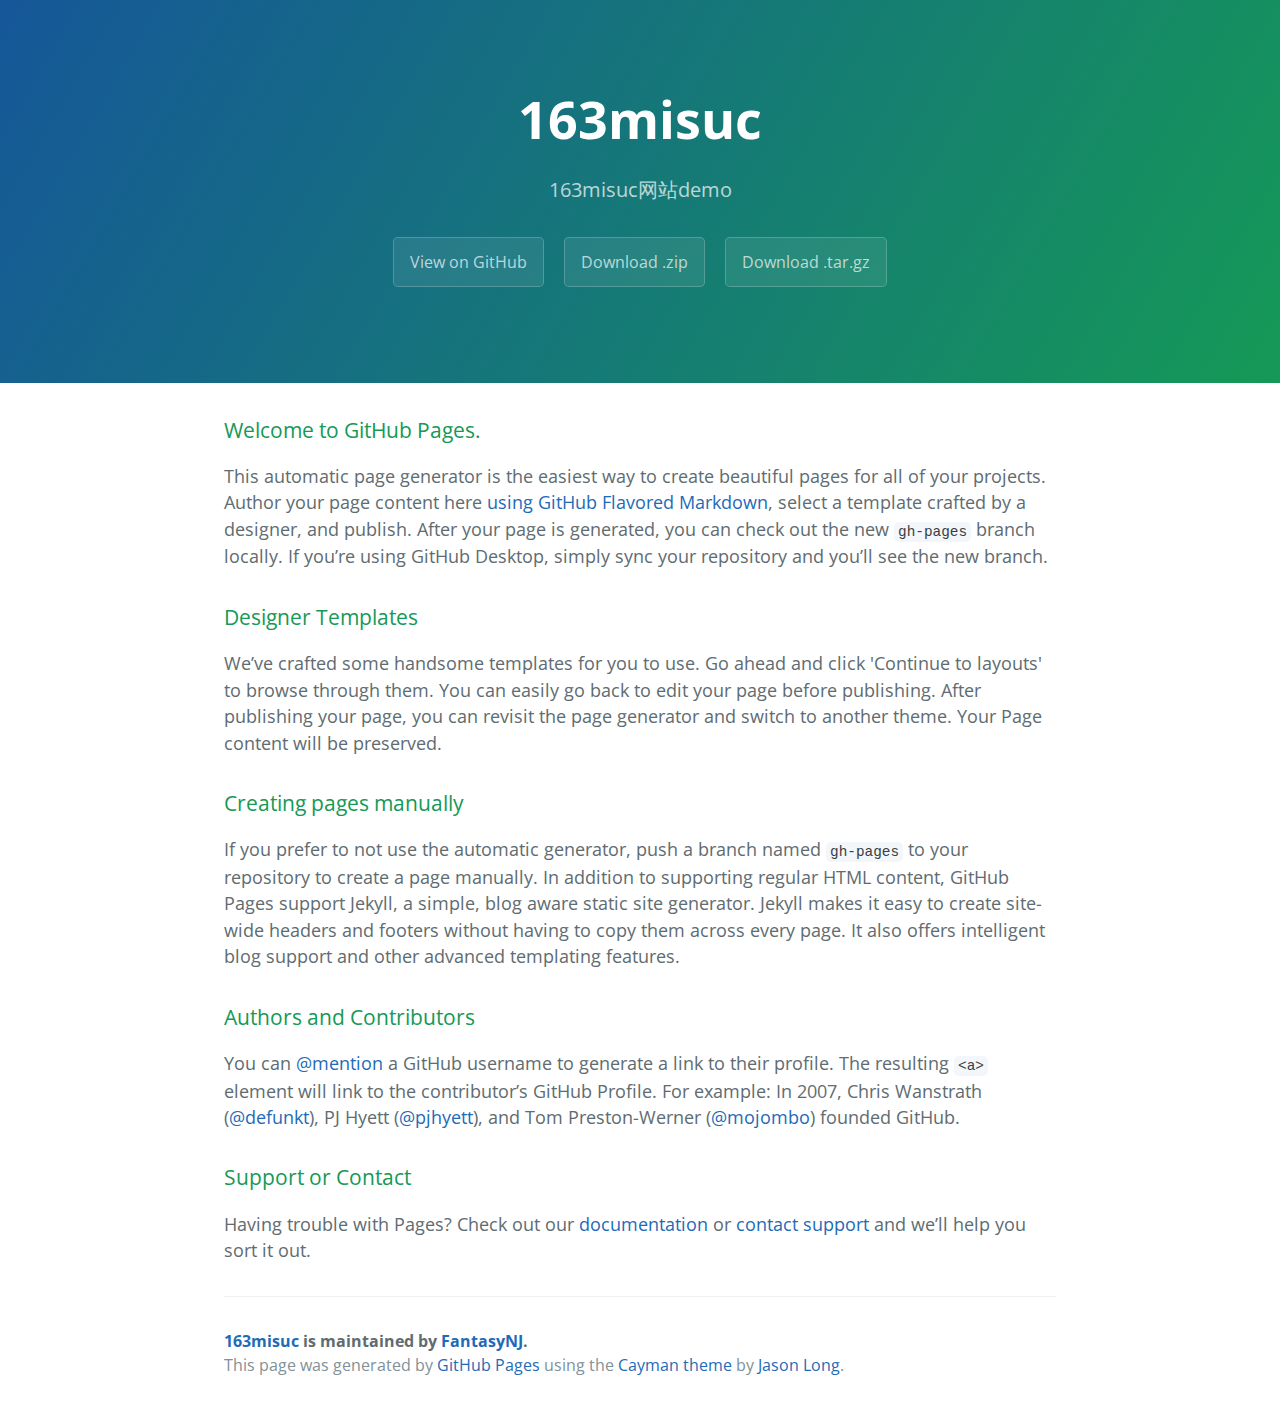
==== index.html @ caa1f5c7 "Create gh-pages branch via GitHub" ====
<!DOCTYPE html>
<html lang="en-us">
  <head>
    <meta charset="UTF-8">
    <title>163misuc by FantasyNJ</title>
    <meta name="viewport" content="width=device-width, initial-scale=1">
    <link rel="stylesheet" type="text/css" href="stylesheets/normalize.css" media="screen">
    <link href='https://fonts.googleapis.com/css?family=Open+Sans:400,700' rel='stylesheet' type='text/css'>
    <link rel="stylesheet" type="text/css" href="stylesheets/stylesheet.css" media="screen">
    <link rel="stylesheet" type="text/css" href="stylesheets/github-light.css" media="screen">
  </head>
  <body>
    <section class="page-header">
      <h1 class="project-name">163misuc</h1>
      <h2 class="project-tagline">163misuc网站demo</h2>
      <a href="https://github.com/FantasyNJ/163misuc" class="btn">View on GitHub</a>
      <a href="https://github.com/FantasyNJ/163misuc/zipball/master" class="btn">Download .zip</a>
      <a href="https://github.com/FantasyNJ/163misuc/tarball/master" class="btn">Download .tar.gz</a>
    </section>

    <section class="main-content">
      <h3>
<a id="welcome-to-github-pages" class="anchor" href="#welcome-to-github-pages" aria-hidden="true"><span aria-hidden="true" class="octicon octicon-link"></span></a>Welcome to GitHub Pages.</h3>

<p>This automatic page generator is the easiest way to create beautiful pages for all of your projects. Author your page content here <a href="https://guides.github.com/features/mastering-markdown/">using GitHub Flavored Markdown</a>, select a template crafted by a designer, and publish. After your page is generated, you can check out the new <code>gh-pages</code> branch locally. If you’re using GitHub Desktop, simply sync your repository and you’ll see the new branch.</p>

<h3>
<a id="designer-templates" class="anchor" href="#designer-templates" aria-hidden="true"><span aria-hidden="true" class="octicon octicon-link"></span></a>Designer Templates</h3>

<p>We’ve crafted some handsome templates for you to use. Go ahead and click 'Continue to layouts' to browse through them. You can easily go back to edit your page before publishing. After publishing your page, you can revisit the page generator and switch to another theme. Your Page content will be preserved.</p>

<h3>
<a id="creating-pages-manually" class="anchor" href="#creating-pages-manually" aria-hidden="true"><span aria-hidden="true" class="octicon octicon-link"></span></a>Creating pages manually</h3>

<p>If you prefer to not use the automatic generator, push a branch named <code>gh-pages</code> to your repository to create a page manually. In addition to supporting regular HTML content, GitHub Pages support Jekyll, a simple, blog aware static site generator. Jekyll makes it easy to create site-wide headers and footers without having to copy them across every page. It also offers intelligent blog support and other advanced templating features.</p>

<h3>
<a id="authors-and-contributors" class="anchor" href="#authors-and-contributors" aria-hidden="true"><span aria-hidden="true" class="octicon octicon-link"></span></a>Authors and Contributors</h3>

<p>You can <a href="https://help.github.com/articles/basic-writing-and-formatting-syntax/#mentioning-users-and-teams" class="user-mention">@mention</a> a GitHub username to generate a link to their profile. The resulting <code>&lt;a&gt;</code> element will link to the contributor’s GitHub Profile. For example: In 2007, Chris Wanstrath (<a href="https://github.com/defunkt" class="user-mention">@defunkt</a>), PJ Hyett (<a href="https://github.com/pjhyett" class="user-mention">@pjhyett</a>), and Tom Preston-Werner (<a href="https://github.com/mojombo" class="user-mention">@mojombo</a>) founded GitHub.</p>

<h3>
<a id="support-or-contact" class="anchor" href="#support-or-contact" aria-hidden="true"><span aria-hidden="true" class="octicon octicon-link"></span></a>Support or Contact</h3>

<p>Having trouble with Pages? Check out our <a href="https://help.github.com/pages">documentation</a> or <a href="https://github.com/contact">contact support</a> and we’ll help you sort it out.</p>

      <footer class="site-footer">
        <span class="site-footer-owner"><a href="https://github.com/FantasyNJ/163misuc">163misuc</a> is maintained by <a href="https://github.com/FantasyNJ">FantasyNJ</a>.</span>

        <span class="site-footer-credits">This page was generated by <a href="https://pages.github.com">GitHub Pages</a> using the <a href="https://github.com/jasonlong/cayman-theme">Cayman theme</a> by <a href="https://twitter.com/jasonlong">Jason Long</a>.</span>
      </footer>

    </section>

  
  </body>
</html>
---- stylesheets/stylesheet.css ----
* {
  box-sizing: border-box; }

body {
  padding: 0;
  margin: 0;
  font-family: "Open Sans", "Helvetica Neue", Helvetica, Arial, sans-serif;
  font-size: 16px;
  line-height: 1.5;
  color: #606c71; }

a {
  color: #1e6bb8;
  text-decoration: none; }
  a:hover {
    text-decoration: underline; }

.btn {
  display: inline-block;
  margin-bottom: 1rem;
  color: rgba(255, 255, 255, 0.7);
  background-color: rgba(255, 255, 255, 0.08);
  border-color: rgba(255, 255, 255, 0.2);
  border-style: solid;
  border-width: 1px;
  border-radius: 0.3rem;
  transition: color 0.2s, background-color 0.2s, border-color 0.2s; }
  .btn + .btn {
    margin-left: 1rem; }

.btn:hover {
  color: rgba(255, 255, 255, 0.8);
  text-decoration: none;
  background-color: rgba(255, 255, 255, 0.2);
  border-color: rgba(255, 255, 255, 0.3); }

@media screen and (min-width: 64em) {
  .btn {
    padding: 0.75rem 1rem; } }

@media screen and (min-width: 42em) and (max-width: 64em) {
  .btn {
    padding: 0.6rem 0.9rem;
    font-size: 0.9rem; } }

@media screen and (max-width: 42em) {
  .btn {
    display: block;
    width: 100%;
    padding: 0.75rem;
    font-size: 0.9rem; }
    .btn + .btn {
      margin-top: 1rem;
      margin-left: 0; } }

.page-header {
  color: #fff;
  text-align: center;
  background-color: #159957;
  background-image: linear-gradient(120deg, #155799, #159957); }

@media screen and (min-width: 64em) {
  .page-header {
    padding: 5rem 6rem; } }

@media screen and (min-width: 42em) and (max-width: 64em) {
  .page-header {
    padding: 3rem 4rem; } }

@media screen and (max-width: 42em) {
  .page-header {
    padding: 2rem 1rem; } }

.project-name {
  margin-top: 0;
  margin-bottom: 0.1rem; }

@media screen and (min-width: 64em) {
  .project-name {
    font-size: 3.25rem; } }

@media screen and (min-width: 42em) and (max-width: 64em) {
  .project-name {
    font-size: 2.25rem; } }

@media screen and (max-width: 42em) {
  .project-name {
    font-size: 1.75rem; } }

.project-tagline {
  margin-bottom: 2rem;
  font-weight: normal;
  opacity: 0.7; }

@media screen and (min-width: 64em) {
  .project-tagline {
    font-size: 1.25rem; } }

@media screen and (min-width: 42em) and (max-width: 64em) {
  .project-tagline {
    font-size: 1.15rem; } }

@media screen and (max-width: 42em) {
  .project-tagline {
    font-size: 1rem; } }

.main-content :first-child {
  margin-top: 0; }
.main-content img {
  max-width: 100%; }
.main-content h1, .main-content h2, .main-content h3, .main-content h4, .main-content h5, .main-content h6 {
  margin-top: 2rem;
  margin-bottom: 1rem;
  font-weight: normal;
  color: #159957; }
.main-content p {
  margin-bottom: 1em; }
.main-content code {
  padding: 2px 4px;
  font-family: Consolas, "Liberation Mono", Menlo, Courier, monospace;
  font-size: 0.9rem;
  color: #383e41;
  background-color: #f3f6fa;
  border-radius: 0.3rem; }
.main-content pre {
  padding: 0.8rem;
  margin-top: 0;
  margin-bottom: 1rem;
  font: 1rem Consolas, "Liberation Mono", Menlo, Courier, monospace;
  color: #567482;
  word-wrap: normal;
  background-color: #f3f6fa;
  border: solid 1px #dce6f0;
  border-radius: 0.3rem; }
  .main-content pre > code {
    padding: 0;
    margin: 0;
    font-size: 0.9rem;
    color: #567482;
    word-break: normal;
    white-space: pre;
    background: transparent;
    border: 0; }
.main-content .highlight {
  margin-bottom: 1rem; }
  .main-content .highlight pre {
    margin-bottom: 0;
    word-break: normal; }
.main-content .highlight pre, .main-content pre {
  padding: 0.8rem;
  overflow: auto;
  font-size: 0.9rem;
  line-height: 1.45;
  border-radius: 0.3rem; }
.main-content pre code, .main-content pre tt {
  display: inline;
  max-width: initial;
  padding: 0;
  margin: 0;
  overflow: initial;
  line-height: inherit;
  word-wrap: normal;
  background-color: transparent;
  border: 0; }
  .main-content pre code:before, .main-content pre code:after, .main-content pre tt:before, .main-content pre tt:after {
    content: normal; }
.main-content ul, .main-content ol {
  margin-top: 0; }
.main-content blockquote {
  padding: 0 1rem;
  margin-left: 0;
  color: #819198;
  border-left: 0.3rem solid #dce6f0; }
  .main-content blockquote > :first-child {
    margin-top: 0; }
  .main-content blockquote > :last-child {
    margin-bottom: 0; }
.main-content table {
  display: block;
  width: 100%;
  overflow: auto;
  word-break: normal;
  word-break: keep-all; }
  .main-content table th {
    font-weight: bold; }
  .main-content table th, .main-content table td {
    padding: 0.5rem 1rem;
    border: 1px solid #e9ebec; }
.main-content dl {
  padding: 0; }
  .main-content dl dt {
    padding: 0;
    margin-top: 1rem;
    font-size: 1rem;
    font-weight: bold; }
  .main-content dl dd {
    padding: 0;
    margin-bottom: 1rem; }
.main-content hr {
  height: 2px;
  padding: 0;
  margin: 1rem 0;
  background-color: #eff0f1;
  border: 0; }

@media screen and (min-width: 64em) {
  .main-content {
    max-width: 64rem;
    padding: 2rem 6rem;
    margin: 0 auto;
    font-size: 1.1rem; } }

@media screen and (min-width: 42em) and (max-width: 64em) {
  .main-content {
    padding: 2rem 4rem;
    font-size: 1.1rem; } }

@media screen and (max-width: 42em) {
  .main-content {
    padding: 2rem 1rem;
    font-size: 1rem; } }

.site-footer {
  padding-top: 2rem;
  margin-top: 2rem;
  border-top: solid 1px #eff0f1; }

.site-footer-owner {
  display: block;
  font-weight: bold; }

.site-footer-credits {
  color: #819198; }

@media screen and (min-width: 64em) {
  .site-footer {
    font-size: 1rem; } }

@media screen and (min-width: 42em) and (max-width: 64em) {
  .site-footer {
    font-size: 1rem; } }

@media screen and (max-width: 42em) {
  .site-footer {
    font-size: 0.9rem; } }
---- stylesheets/github-light.css ----
/*
   Copyright 2014 GitHub Inc.

   Licensed under the Apache License, Version 2.0 (the "License");
   you may not use this file except in compliance with the License.
   You may obtain a copy of the License at

       http://www.apache.org/licenses/LICENSE-2.0

   Unless required by applicable law or agreed to in writing, software
   distributed under the License is distributed on an "AS IS" BASIS,
   WITHOUT WARRANTIES OR CONDITIONS OF ANY KIND, either express or implied.
   See the License for the specific language governing permissions and
   limitations under the License.

*/

.pl-c /* comment */ {
  color: #969896;
}

.pl-c1      /* constant, markup.raw, meta.diff.header, meta.module-reference, meta.property-name, support, support.constant, support.variable, variable.other.constant */,
.pl-s .pl-v /* string variable */ {
  color: #0086b3;
}

.pl-e  /* entity */,
.pl-en /* entity.name */ {
  color: #795da3;
}

.pl-s .pl-s1 /* string source */,
.pl-smi      /* storage.modifier.import, storage.modifier.package, storage.type.java, variable.other, variable.parameter.function */ {
  color: #333;
}

.pl-ent /* entity.name.tag */ {
  color: #63a35c;
}

.pl-k /* keyword, storage, storage.type */ {
  color: #a71d5d;
}

.pl-pds              /* punctuation.definition.string, string.regexp.character-class */,
.pl-s                /* string */,
.pl-s .pl-pse .pl-s1 /* string punctuation.section.embedded source */,
.pl-sr               /* string.regexp */,
.pl-sr .pl-cce       /* string.regexp constant.character.escape */,
.pl-sr .pl-sra       /* string.regexp string.regexp.arbitrary-repitition */,
.pl-sr .pl-sre       /* string.regexp source.ruby.embedded */ {
  color: #183691;
}

.pl-v /* variable */ {
  color: #ed6a43;
}

.pl-id /* invalid.deprecated */ {
  color: #b52a1d;
}

.pl-ii /* invalid.illegal */ {
  background-color: #b52a1d;
  color: #f8f8f8;
}

.pl-sr .pl-cce /* string.regexp constant.character.escape */ {
  color: #63a35c;
  font-weight: bold;
}

.pl-ml /* markup.list */ {
  color: #693a17;
}

.pl-mh        /* markup.heading */,
.pl-mh .pl-en /* markup.heading entity.name */,
.pl-ms        /* meta.separator */ {
  color: #1d3e81;
  font-weight: bold;
}

.pl-mq /* markup.quote */ {
  color: #008080;
}

.pl-mi /* markup.italic */ {
  color: #333;
  font-style: italic;
}

.pl-mb /* markup.bold */ {
  color: #333;
  font-weight: bold;
}

.pl-md /* markup.deleted, meta.diff.header.from-file */ {
  background-color: #ffecec;
  color: #bd2c00;
}

.pl-mi1 /* markup.inserted, meta.diff.header.to-file */ {
  background-color: #eaffea;
  color: #55a532;
}

.pl-mdr /* meta.diff.range */ {
  color: #795da3;
  font-weight: bold;
}

.pl-mo /* meta.output */ {
  color: #1d3e81;
}
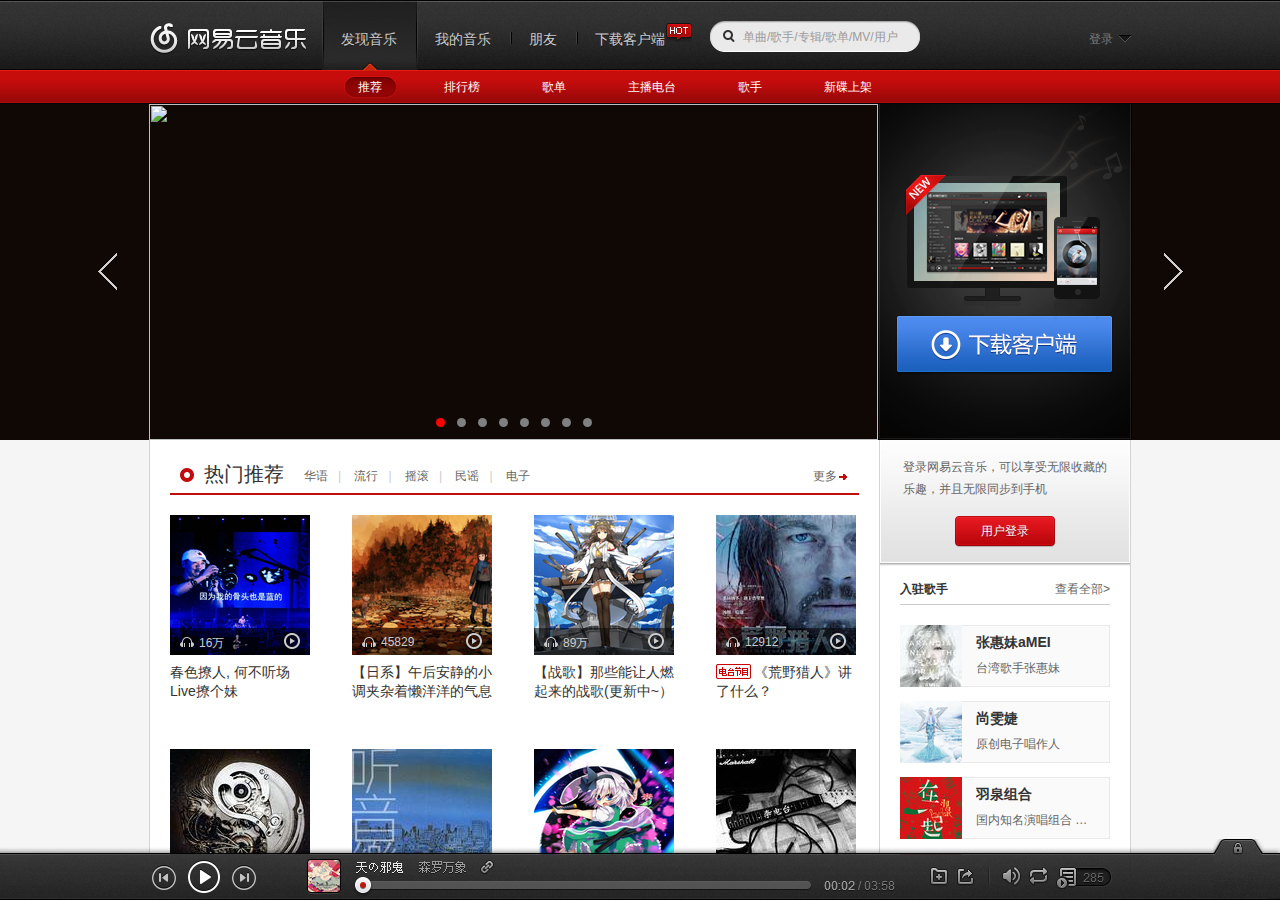
==== commit 15898065: "163music" ====
--- a/index.html
+++ b/index.html
@@ -1,57 +1,791 @@
 <!DOCTYPE html>
-<html lang="en-us">
-  <head>
-    <meta charset="UTF-8">
-    <title>163misuc by FantasyNJ</title>
-    <meta name="viewport" content="width=device-width, initial-scale=1">
-    <link rel="stylesheet" type="text/css" href="stylesheets/normalize.css" media="screen">
-    <link href='https://fonts.googleapis.com/css?family=Open+Sans:400,700' rel='stylesheet' type='text/css'>
-    <link rel="stylesheet" type="text/css" href="stylesheets/stylesheet.css" media="screen">
-    <link rel="stylesheet" type="text/css" href="stylesheets/github-light.css" media="screen">
-  </head>
-  <body>
-    <section class="page-header">
-      <h1 class="project-name">163misuc</h1>
-      <h2 class="project-tagline">163misuc网站demo</h2>
-      <a href="https://github.com/FantasyNJ/163misuc" class="btn">View on GitHub</a>
-      <a href="https://github.com/FantasyNJ/163misuc/zipball/master" class="btn">Download .zip</a>
-      <a href="https://github.com/FantasyNJ/163misuc/tarball/master" class="btn">Download .tar.gz</a>
-    </section>
-
-    <section class="main-content">
-      <h3>
-<a id="welcome-to-github-pages" class="anchor" href="#welcome-to-github-pages" aria-hidden="true"><span aria-hidden="true" class="octicon octicon-link"></span></a>Welcome to GitHub Pages.</h3>
-
-<p>This automatic page generator is the easiest way to create beautiful pages for all of your projects. Author your page content here <a href="https://guides.github.com/features/mastering-markdown/">using GitHub Flavored Markdown</a>, select a template crafted by a designer, and publish. After your page is generated, you can check out the new <code>gh-pages</code> branch locally. If you’re using GitHub Desktop, simply sync your repository and you’ll see the new branch.</p>
-
-<h3>
-<a id="designer-templates" class="anchor" href="#designer-templates" aria-hidden="true"><span aria-hidden="true" class="octicon octicon-link"></span></a>Designer Templates</h3>
-
-<p>We’ve crafted some handsome templates for you to use. Go ahead and click 'Continue to layouts' to browse through them. You can easily go back to edit your page before publishing. After publishing your page, you can revisit the page generator and switch to another theme. Your Page content will be preserved.</p>
-
-<h3>
-<a id="creating-pages-manually" class="anchor" href="#creating-pages-manually" aria-hidden="true"><span aria-hidden="true" class="octicon octicon-link"></span></a>Creating pages manually</h3>
-
-<p>If you prefer to not use the automatic generator, push a branch named <code>gh-pages</code> to your repository to create a page manually. In addition to supporting regular HTML content, GitHub Pages support Jekyll, a simple, blog aware static site generator. Jekyll makes it easy to create site-wide headers and footers without having to copy them across every page. It also offers intelligent blog support and other advanced templating features.</p>
-
-<h3>
-<a id="authors-and-contributors" class="anchor" href="#authors-and-contributors" aria-hidden="true"><span aria-hidden="true" class="octicon octicon-link"></span></a>Authors and Contributors</h3>
-
-<p>You can <a href="https://help.github.com/articles/basic-writing-and-formatting-syntax/#mentioning-users-and-teams" class="user-mention">@mention</a> a GitHub username to generate a link to their profile. The resulting <code>&lt;a&gt;</code> element will link to the contributor’s GitHub Profile. For example: In 2007, Chris Wanstrath (<a href="https://github.com/defunkt" class="user-mention">@defunkt</a>), PJ Hyett (<a href="https://github.com/pjhyett" class="user-mention">@pjhyett</a>), and Tom Preston-Werner (<a href="https://github.com/mojombo" class="user-mention">@mojombo</a>) founded GitHub.</p>
-
-<h3>
-<a id="support-or-contact" class="anchor" href="#support-or-contact" aria-hidden="true"><span aria-hidden="true" class="octicon octicon-link"></span></a>Support or Contact</h3>
-
-<p>Having trouble with Pages? Check out our <a href="https://help.github.com/pages">documentation</a> or <a href="https://github.com/contact">contact support</a> and we’ll help you sort it out.</p>
-
-      <footer class="site-footer">
-        <span class="site-footer-owner"><a href="https://github.com/FantasyNJ/163misuc">163misuc</a> is maintained by <a href="https://github.com/FantasyNJ">FantasyNJ</a>.</span>
-
-        <span class="site-footer-credits">This page was generated by <a href="https://pages.github.com">GitHub Pages</a> using the <a href="https://github.com/jasonlong/cayman-theme">Cayman theme</a> by <a href="https://twitter.com/jasonlong">Jason Long</a>.</span>
-      </footer>
-
-    </section>
-
-  
-  </body>
-</html>
+<html>
+<head>
+<meta charset="UTF-8">
+<title></title>
+<link rel="stylesheet" href="css/index.css"/>
+</head>
+<body>
+<div id="parent">
+    <!--以下是顶部-->
+    <div id="g-header">
+        <div class="m-top">
+            <h1><a href="#">网易云音乐</a></h1>
+            <ul class="m-nav" id="m-nav">
+                <li class="first active"><a href="#">发现音乐</a><sub></sub></li>
+                <li class=""><a href="#">我的音乐</a><sub></sub></li>
+                <li class=""><a href="#">朋友</a><sub></sub></li>
+                <li class="last"><a href="#">下载客户端</a><sub></sub><sup class="hot"></sup></li>
+            </ul>
+            <div class="m-search" id="m-search">
+                <input type="text" id="search" name="search"/>
+                <label for="search">单曲/歌手/专辑/歌单/MV/用户</label>
+            </div>
+            <div class="m-login">
+                <a href="#">登录</a>
+            </div>
+        </div>
+        <div class="m-btm" id="m-btm">
+            <ul>
+                <li class="active"><a href="#">推荐</a></li>
+                <li><a href="#">排行榜</a></li>
+                <li><a href="#">歌单</a></li>
+                <li><a href="#">主播电台</a></li>
+                <li><a href="#">歌手</a></li>
+                <li><a href="#">新碟上架</a></li>
+            </ul>
+        </div>
+    </div>
+    <!--以上是顶部-->
+    <!--以下是banner-->
+    <div id="g-banner">
+        <div class="m-ban">
+            <div class="m-img">
+                <div class="img">
+                    <a href="#"><img id="img" src="http://7xs6u5.com1.z0.glb.clouddn.com/banner-1.jpg"/></a>
+                </div>
+                <div class="dots">
+                    <div class="wrap"></div>
+                </div>
+            </div>
+            <div class="m-down"><a href="#"></a></div>
+            <div class="m-lr">
+                <a class="left" href="javascript:;"></a>
+                <a class="right" href="javascript:;"></a>
+            </div>
+        </div>
+    </div>
+    <!--以上是banner-->
+    <!--以下是内容区-->
+    <div id="g-content">
+        <div class="m-con clearfix">
+            <div class="main">
+                <div class="w-main">
+                    <div class="m-recom">
+                        <div class="title-l">
+                            <h2><a href="#">热门推荐</a></h2>
+                            <div class="tab">
+                                <a href="#">华语</a><span>|</span>
+                                <a href="#">流行</a><span>|</span>
+                                <a href="#">摇滚</a><span>|</span>
+                                <a href="#">民谣</a><span>|</span>
+                                <a href="#">电子</a>
+                            </div>
+                            <div class="more"><a href="#">更多</a><i></i></div>
+                        </div>
+                        <ul class="album clearfix">
+                            <li>
+                                <div class="cover">
+                                    <a class="coimg" href="#"><img src="./img/recom/1.jpg"/></a>
+                                    <div class="fo">
+                                        <i></i>
+                                        <span>16万</span>
+                                        <a href="#"></a>
+                                    </div>
+                                </div>
+                                <p class="desc"><a href="#">春色撩人, 何不听场Live撩个妹</a></p>
+                            </li>
+                            <li>
+                                <div class="cover">
+                                    <a class="coimg" href="#"><img src="./img/recom/2.jpg"/></a>
+                                    <div class="fo">
+                                        <i></i>
+                                        <span>45829</span>
+                                        <a href="#"></a>
+                                    </div>
+                                </div>
+                                <p class="desc"><a href="#">【日系】午后安静的小调夹杂着懒洋洋的气息</a></p>
+                            </li>
+                            <li>
+                                <div class="cover">
+                                    <a class="coimg" href="#"><img src="./img/recom/3.jpg"/></a>
+                                    <div class="fo">
+                                        <i></i>
+                                        <span>89万</span>
+                                        <a href="#"></a>
+                                    </div>
+                                </div>
+                                <p class="desc"><a href="#">【战歌】那些能让人燃起来的战歌(更新中~） </a></p>
+                            </li>
+                            <li>
+                                <div class="cover">
+                                    <a class="coimg" href="#"><img src="./img/recom/4.jpg"/></a>
+                                    <div class="fo">
+                                        <i></i>
+                                        <span>12912</span>
+                                        <a href="#"></a>
+                                    </div>
+                                </div>
+                                <p class="desc"><a href="#"><i></i>《荒野猎人》讲了什么？</a></p>
+                            </li>
+                            <li>
+                                <div class="cover">
+                                    <a class="coimg" href="#"><img src="./img/recom/5.jpg"/></a>
+                                    <div class="fo">
+                                        <i></i>
+                                        <span>15万</span>
+                                        <a href="#"></a>
+                                    </div>
+                                </div>
+                                <p class="desc"><a href="#">『中国风电子』感受角徵宫商的荡气回肠</a></p>
+                            </li>
+                            <li>
+                                <div class="cover">
+                                    <a class="coimg" href="#"><img src="./img/recom/6.jpg"/></a>
+                                    <div class="fo">
+                                        <i></i>
+                                        <span>12325</span>
+                                        <a href="#"></a>
+                                    </div>
+                                </div>
+                                <p class="desc"><a href="#"><i></i>几米音乐</a></p>
+                            </li>
+                            <li>
+                                <div class="cover">
+                                    <a class="coimg" href="#"><img src="./img/recom/7.jpg"/></a>
+                                    <div class="fo">
+                                        <i></i>
+                                        <span>60万</span>
+                                        <a href="#"></a>
+                                    </div>
+                                </div>
+                                <p class="desc"><a href="#">【日系】高燃抖腿必备神曲 ｜ 精选①</a></p>
+                            </li>
+                            <li>
+                                <div class="cover">
+                                    <a class="coimg" href="#"><img src="./img/recom/8.jpg"/></a>
+                                    <div class="fo">
+                                        <i></i>
+                                        <span>11万</span>
+                                        <a href="#"></a>
+                                    </div>
+                                </div>
+                                <p class="desc"><a href="#"><i></i>民谣手唱的英文歌</a></p>
+                            </li>
+                        </ul>
+                    </div>
+                    <div class="m-pers">
+                        <div class="title-l">
+                            <h2><a href="#">个性化推荐</a></h2>
+                        </div>
+                        <ul class="album clearfix">
+                            <li class="m-date">
+                                <div class="cover">
+                                    <a class="coimg" href="#">
+                                        <span id="week"></span>
+                                        <p>
+                                            <em id="date"></em>
+                                            <span class="shade"></span>
+                                        </p>
+                                    </a>
+                                </div>
+                                <p class="desc"><a href="#">每日歌曲推荐</a></p>
+                                <p class="idv">根据你的口味生成，<br>每天6:00更新</p>
+                            </li>
+                            <li>
+                                <div class="cover">
+                                    <a class="coimg" href="#"><img src="./img/pers/1.jpg"/></a>
+                                    <div class="fo">
+                                        <i></i>
+                                        <span>13946</span>
+                                        <a href="#"></a>
+                                    </div>
+                                </div>
+                                <p class="desc"><a href="#">osu里各种清新好听的歌</a></p>
+                                <p class="idv">根据你的音乐口味，猜你喜欢</p>
+                            </li>
+                            <li>
+                                <div class="cover">
+                                    <a class="coimg" href="#"><img src="./img/pers/2.jpg"/></a>
+                                    <div class="fo">
+                                        <i></i>
+                                        <span>10万</span>
+                                        <a href="#"></a>
+                                    </div>
+                                </div>
+                                <p class="desc"><a href="#">某丧心病狂的超合集</a></p>
+                                <p class="idv">根据你的音乐口味，猜你喜欢</p>
+                            </li>
+                            <li>
+                                <div class="cover">
+                                    <a class="coimg" href="#"><img src="./img/pers/3.jpg"/></a>
+                                    <div class="fo">
+                                        <i></i>
+                                        <span>435万</span>
+                                        <a href="#"></a>
+                                    </div>
+                                </div>
+                                <p class="desc"><a href="#">【欧美动画电影中的洗脑调调】</a></p>
+                                <p class="idv">根据你的音乐口味，猜你喜欢</p>
+                            </li>
+                        </ul>
+                    </div>
+                    <div class="m-gg">
+                        <a href="#"><img src="./img/ad/1.jpg"/></a>
+                    </div>
+                    <div class="m-new">
+                        <div class="title-l">
+                            <h2><a href="#">新碟上架</a></h2>
+                            <div class="more"><a href="#">更多</a><i></i></div>
+                        </div>
+                        <div class="m-disk">
+                            <div class="inner">
+                                <a class="lf" id="lf" href="javascript:;"></a>
+                                <div class="m-roll" id="m-roll">
+                                    <ul class="active">
+                                        <li>
+                                            <div class="cover2">
+                                                <a class="shade" href="#"></a>
+                                                <img src="./img/roll/1.jpg"/>
+                                                <a class="pl" href="javascript:;"></a>
+                                            </div>
+                                            <p class="tit t-hide"><a href="#">破绽</a></p>
+                                            <p class="au t-hide"><a href="#">魏晨</a></p>
+                                        </li>
+                                        <li>
+                                            <div class="cover2">
+                                                <a class="shade" href="#"></a>
+                                                <img src="./img/roll/2.jpg"/>
+                                                <a class="pl" href="javascript:;"></a>
+                                            </div>
+                                            <p class="tit t-hide"><a href="#">SEOULITE</a></p>
+                                            <p class="au t-hide"><a href="#">李夏怡</a></p>
+                                        </li>
+                                        <li>
+                                            <div class="cover2">
+                                                <a class="shade" href="#"></a>
+                                                <img src="./img/roll/3.jpg"/>
+                                                <a class="pl" href="javascript:;"></a>
+                                            </div>
+                                            <p class="tit t-hide"><a href="#">心要野</a></p>
+                                            <p class="au t-hide"><a href="#">后海大鲨鱼</a></p>
+                                        </li>
+                                        <li>
+                                            <div class="cover2">
+                                                <a class="shade" href="#"></a>
+                                                <img src="./img/roll/4.jpg"/>
+                                                <a class="pl" href="javascript:;"></a>
+                                            </div>
+                                            <p class="tit t-hide"><a href="#">Always coming back</a></p>
+                                            <p class="au t-hide"><a href="#">ONE OK ROCK</a></p>
+                                        </li>
+                                        <li>
+                                            <div class="cover2">
+                                                <a class="shade" href="#"></a>
+                                                <img src="./img/roll/5.jpg"/>
+                                                <a class="pl" href="javascript:;"></a>
+                                            </div>
+                                            <p class="tit t-hide"><a href="#">Chopin: Ballades, Berceuse, Mazurkas</a></p>
+                                            <p class="au t-hide"><a href="#">李云迪</a></p>
+                                        </li>
+                                    </ul>
+                                    <ul>
+                                        <li>
+                                            <div class="cover2">
+                                                <a class="shade" href="#"></a>
+                                                <img src="./img/roll/6.jpg"/>
+                                                <a class="pl" href="javascript:;"></a>
+                                            </div>
+                                            <p class="tit t-hide"><a href="#">我是歌手第四季 第10期</a></p>
+                                            <p class="au t-hide"><a href="#">群星</a></p>
+                                        </li>
+                                        <li>
+                                            <div class="cover2">
+                                                <a class="shade" href="#"></a>
+                                                <img src="./img/roll/7.jpg"/>
+                                                <a class="pl" href="javascript:;"></a>
+                                            </div>
+                                            <p class="tit t-hide"><a href="#">FLIGHT LOG:DEPARTURE</a></p>
+                                            <p class="au t-hide"><a href="#">GOT7</a></p>
+                                        </li>
+                                        <li>
+                                            <div class="cover2">
+                                                <a class="shade" href="#"></a>
+                                                <img src="./img/roll/8.jpg"/>
+                                                <a class="pl" href="javascript:;"></a>
+                                            </div>
+                                            <p class="tit t-hide"><a href="#">英雄</a></p>
+                                            <p class="au t-hide"><a href="#">周杰伦</a></p>
+                                        </li>
+                                        <li>
+                                            <div class="cover2">
+                                                <a class="shade" href="#"></a>
+                                                <img src="./img/roll/9.jpg"/>
+                                                <a class="pl" href="javascript:;"></a>
+                                            </div>
+                                            <p class="tit t-hide"><a href="#">Batman v Superman: Dawn of Justice (Original Motion Picture Soundtrack) [Deluxe Edition]</a></p>
+                                            <p class="au t-hide"><a href="#">Hans Zimmer</a></p>
+                                        </li>
+                                        <li>
+                                            <div class="cover2">
+                                                <a class="shade" href="#"></a>
+                                                <img src="./img/roll/10.jpg"/>
+                                                <a class="pl" href="javascript:;"></a>
+                                            </div>
+                                            <p class="tit t-hide"><a href="#">动静（2015Live）</a></p>
+                                            <p class="au t-hide"><a href="#">李志</a></p>
+                                        </li>
+                                    </ul>
+                                </div>
+                                <a class="rt" id="rt" href="javascript:;"></a>
+                            </div>
+                        </div>
+                    </div>
+                    <div class="m-rank">
+                        <div class="title-l">
+                            <h2><a href="#">榜单</a></h2>
+                            <div class="more"><a href="#">更多</a><i></i></div>
+                        </div>
+                        <div class="bill">
+                            <dl>
+                                <dt>
+                                    <div class="lcov"><a href="#"><img src="./img/bill/1.jpg"/></a></div>
+                                    <div class="rtit">
+                                        <a class="h3" href="#"><h3>云音乐飙升榜</h3></a>
+                                        <a class="bf" href="javascript:;"></a><a class="sc" href="javascript:;"></a>
+                                    </div>
+                                </dt>
+                                <dd>
+                                    <ol class="m-list">
+                                        <li>
+                                            <span class="r">1</span>
+                                            <a class="ti t-hide" href="#">A型のうた</a>
+                                            <div class="icon">
+                                                <a class="ic2" href="javascript:;"></a>
+                                                <a class="ic1" href="javascript:;"></a>
+                                            </div>
+                                        </li>
+                                        <li>
+                                            <span class="r">2</span>
+                                            <a class="ti t-hide" href="#">A型のうた</a>
+                                            <div class="icon">
+                                                <a class="ic2" href="javascript:;"></a>
+                                                <a class="ic1" href="javascript:;"></a>
+                                            </div>
+                                        </li>
+                                        <li>
+                                            <span class="r">3</span>
+                                            <a class="ti t-hide" href="#">A型のうた</a>
+                                            <div class="icon">
+                                                <a class="ic2" href="javascript:;"></a>
+                                                <a class="ic1" href="javascript:;"></a>
+                                            </div>
+                                        </li>
+                                        <li>
+                                            <span>4</span>
+                                            <a class="ti t-hide" href="#">A型のうた</a>
+                                            <div class="icon">
+                                                <a class="ic2" href="javascript:;"></a>
+                                                <a class="ic1" href="javascript:;"></a>
+                                            </div>
+                                        </li>
+                                        <li>
+                                            <span>5</span>
+                                            <a class="ti t-hide" href="#">A型のうた</a>
+                                            <div class="icon">
+                                                <a class="ic2" href="javascript:;"></a>
+                                                <a class="ic1" href="javascript:;"></a>
+                                            </div>
+                                        </li>
+                                        <li>
+                                            <span>6</span>
+                                            <a class="ti t-hide" href="#">A型のうた</a>
+                                            <div class="icon">
+                                                <a class="ic2" href="javascript:;"></a>
+                                                <a class="ic1" href="javascript:;"></a>
+                                            </div>
+                                        </li>
+                                        <li>
+                                            <span>7</span>
+                                            <a class="ti t-hide" href="#">A型のうた</a>
+                                            <div class="icon">
+                                                <a class="ic2" href="javascript:;"></a>
+                                                <a class="ic1" href="javascript:;"></a>
+                                            </div>
+                                        </li>
+                                        <li>
+                                            <span>8</span>
+                                            <a class="ti t-hide" href="#">A型のうた</a>
+                                            <div class="icon">
+                                                <a class="ic2" href="javascript:;"></a>
+                                                <a class="ic1" href="javascript:;"></a>
+                                            </div>
+                                        </li>
+                                        <li>
+                                            <span>9</span>
+                                            <a class="ti t-hide" href="#">A型のうた</a>
+                                            <div class="icon">
+                                                <a class="ic2" href="javascript:;"></a>
+                                                <a class="ic1" href="javascript:;"></a>
+                                            </div>
+                                        </li>
+                                        <li>
+                                            <span>10</span>
+                                            <a class="ti t-hide" href="#">A型のうた</a>
+                                            <div class="icon">
+                                                <a class="ic2" href="javascript:;"></a>
+                                                <a class="ic1" href="javascript:;"></a>
+                                            </div>
+                                        </li>
+                                    </ol>
+                                    <p class="mor"><a href="#">查看全部></a></p>
+                                </dd>
+                            </dl>
+                            <dl>
+                                <dt>
+                                    <div class="lcov"><a href="#"><img src="./img/bill/2.jpg"/></a></div>
+                                    <div class="rtit">
+                                        <a class="h3" href="#"><h3>云音乐新歌榜</h3></a>
+                                        <a class="bf" href="javascript:;"></a><a class="sc" href="javascript:;"></a>
+                                    </div>
+                                </dt>
+                                <dd>
+                                    <ol class="m-list">
+                                        <li>
+                                            <span class="r">1</span>
+                                            <a class="ti t-hide" href="#">もしも運命の人がいるのなら</a>
+                                            <div class="icon">
+                                                <a class="ic2" href="javascript:;"></a>
+                                                <a class="ic1" href="javascript:;"></a>
+                                            </div>
+                                        </li>
+                                        <li>
+                                            <span class="r">2</span>
+                                            <a class="ti t-hide" href="#">もしも運命の人がいるのなら</a>
+                                            <div class="icon">
+                                                <a class="ic2" href="javascript:;"></a>
+                                                <a class="ic1" href="javascript:;"></a>
+                                            </div>
+                                        </li>
+                                        <li>
+                                            <span class="r">3</span>
+                                            <a class="ti t-hide" href="#">もしも運命の人がいるのなら</a>
+                                            <div class="icon">
+                                                <a class="ic2" href="javascript:;"></a>
+                                                <a class="ic1" href="javascript:;"></a>
+                                            </div>
+                                        </li>
+                                        <li>
+                                            <span>4</span>
+                                            <a class="ti t-hide" href="#">もしも運命の人がいるのなら</a>
+                                            <div class="icon">
+                                                <a class="ic2" href="javascript:;"></a>
+                                                <a class="ic1" href="javascript:;"></a>
+                                            </div>
+                                        </li>
+                                        <li>
+                                            <span>5</span>
+                                            <a class="ti t-hide" href="#">もしも運命の人がいるのなら</a>
+                                            <div class="icon">
+                                                <a class="ic2" href="javascript:;"></a>
+                                                <a class="ic1" href="javascript:;"></a>
+                                            </div>
+                                        </li>
+                                        <li>
+                                            <span>6</span>
+                                            <a class="ti t-hide" href="#">もしも運命の人がいるのなら</a>
+                                            <div class="icon">
+                                                <a class="ic2" href="javascript:;"></a>
+                                                <a class="ic1" href="javascript:;"></a>
+                                            </div>
+                                        </li>
+                                        <li>
+                                            <span>7</span>
+                                            <a class="ti t-hide" href="#">もしも運命の人がいるのなら</a>
+                                            <div class="icon">
+                                                <a class="ic2" href="javascript:;"></a>
+                                                <a class="ic1" href="javascript:;"></a>
+                                            </div>
+                                        </li>
+                                        <li>
+                                            <span>8</span>
+                                            <a class="ti t-hide" href="#">もしも運命の人がいるのなら</a>
+                                            <div class="icon">
+                                                <a class="ic2" href="javascript:;"></a>
+                                                <a class="ic1" href="javascript:;"></a>
+                                            </div>
+                                        </li>
+                                        <li>
+                                            <span>9</span>
+                                            <a class="ti t-hide" href="#">もしも運命の人がいるのなら</a>
+                                            <div class="icon">
+                                                <a class="ic2" href="javascript:;"></a>
+                                                <a class="ic1" href="javascript:;"></a>
+                                            </div>
+                                        </li>
+                                        <li>
+                                            <span>10</span>
+                                            <a class="ti t-hide" href="#">もしも運命の人がいるのなら</a>
+                                            <div class="icon">
+                                                <a class="ic2" href="javascript:;"></a>
+                                                <a class="ic1" href="javascript:;"></a>
+                                            </div>
+                                        </li>
+                                    </ol>
+                                    <p class="mor"><a href="#">查看全部></a></p>
+                                </dd>
+                            </dl>
+                            <dl class="lst">
+                                <dt>
+                                    <div class="lcov"><a href="#"><img src="./img/bill/3.jpg"/></a></div>
+                                    <div class="rtit">
+                                        <a class="h3" href="#"><h3>网易原创歌曲榜</h3></a>
+                                        <a class="bf" href="javascript:;"></a><a class="sc" href="javascript:;"></a>
+                                    </div>
+                                </dt>
+                                <dd>
+                                    <ol class="m-list">
+                                        <li>
+                                            <span class="r">1</span>
+                                            <a class="ti t-hide" href="#">恋する気持ち</a>
+                                            <div class="icon">
+                                                <a class="ic2" href="javascript:;"></a>
+                                                <a class="ic1" href="javascript:;"></a>
+                                            </div>
+                                        </li>
+                                        <li>
+                                            <span class="r">2</span>
+                                            <a class="ti t-hide" href="#">恋する気持ち</a>
+                                            <div class="icon">
+                                                <a class="ic2" href="javascript:;"></a>
+                                                <a class="ic1" href="javascript:;"></a>
+                                            </div>
+                                        </li>
+                                        <li>
+                                            <span class="r">3</span>
+                                            <a class="ti t-hide" href="#">恋する気持ち</a>
+                                            <div class="icon">
+                                                <a class="ic2" href="javascript:;"></a>
+                                                <a class="ic1" href="javascript:;"></a>
+                                            </div>
+                                        </li>
+                                        <li>
+                                            <span>4</span>
+                                            <a class="ti t-hide" href="#">恋する気持ち</a>
+                                            <div class="icon">
+                                                <a class="ic2" href="javascript:;"></a>
+                                                <a class="ic1" href="javascript:;"></a>
+                                            </div>
+                                        </li>
+                                        <li>
+                                            <span>5</span>
+                                            <a class="ti t-hide" href="#">恋する気持ち</a>
+                                            <div class="icon">
+                                                <a class="ic2" href="javascript:;"></a>
+                                                <a class="ic1" href="javascript:;"></a>
+                                            </div>
+                                        </li>
+                                        <li>
+                                            <span>6</span>
+                                            <a class="ti t-hide" href="#">恋する気持ち</a>
+                                            <div class="icon">
+                                                <a class="ic2" href="javascript:;"></a>
+                                                <a class="ic1" href="javascript:;"></a>
+                                            </div>
+                                        </li>
+                                        <li>
+                                            <span>7</span>
+                                            <a class="ti t-hide" href="#">恋する気持ち</a>
+                                            <div class="icon">
+                                                <a class="ic2" href="javascript:;"></a>
+                                                <a class="ic1" href="javascript:;"></a>
+                                            </div>
+                                        </li>
+                                        <li>
+                                            <span>8</span>
+                                            <a class="ti t-hide" href="#">恋する気持ち</a>
+                                            <div class="icon">
+                                                <a class="ic2" href="javascript:;"></a>
+                                                <a class="ic1" href="javascript:;"></a>
+                                            </div>
+                                        </li>
+                                        <li>
+                                            <span>9</span>
+                                            <a class="ti t-hide" href="#">恋する気持ち</a>
+                                            <div class="icon">
+                                                <a class="ic2" href="javascript:;"></a>
+                                                <a class="ic1" href="javascript:;"></a>
+                                            </div>
+                                        </li>
+                                        <li>
+                                            <span>10</span>
+                                            <a class="ti t-hide" href="#">恋する気持ち</a>
+                                            <div class="icon">
+                                                <a class="ic2" href="javascript:;"></a>
+                                                <a class="ic1" href="javascript:;"></a>
+                                            </div>
+                                        </li>
+                                    </ol>
+                                    <p class="mor"><a href="#">查看全部></a></p>
+                                </dd>
+                            </dl>
+                        </div>
+                    </div>
+                </div>
+            </div>
+            <div class="side">
+                <div class="m-mylogin">
+                    <p>登录网易云音乐，可以享受无限收藏的乐趣，并且无限同步到手机</p>
+                    <a href="javascript:;">用户登录</a>
+                </div>
+                <div class="m-singer s-list">
+                    <div class="title-r clearfix">
+                        <h3>入驻歌手</h3>
+                        <a href="#">查看全部></a>
+                    </div>
+                    <ul>
+                        <li>
+                            <a href="#">
+                                <div class="head">
+                                    <img src="./img/singer/1.jpg"/>
+                                </div>
+                                <div class="info">
+                                    <h4>张惠妹aMEI</h4>
+                                    <p>台湾歌手张惠妹</p>
+                                </div>
+                            </a>
+                        </li>
+                        <li>
+                            <a href="#">
+                                <div class="head">
+                                    <img src="./img/singer/2.jpg"/>
+                                </div>
+                                <div class="info">
+                                    <h4>尚雯婕</h4>
+                                    <p>原创电子唱作人</p>
+                                </div>
+                            </a>
+                        </li>
+                        <li>
+                            <a href="#">
+                                <div class="head">
+                                    <img src="./img/singer/3.jpg"/>
+                                </div>
+                                <div class="info">
+                                    <h4>羽泉组合</h4>
+                                    <p>国内知名演唱组合 羽泉</p>
+                                </div>
+                            </a>
+                        </li>
+                        <li>
+                            <a href="#">
+                                <div class="head">
+                                    <img src="./img/singer/4.jpg"/>
+                                </div>
+                                <div class="info">
+                                    <h4>李志</h4>
+                                    <p>个体音乐人李志</p>
+                                </div>
+                            </a>
+                        </li>
+                        <li>
+                            <a href="#">
+                                <div class="head">
+                                    <img src="./img/singer/5.jpg"/>
+                                </div>
+                                <div class="info">
+                                    <h4>马頔麻油叶</h4>
+                                    <p>民谣音乐人</p>
+                                </div>
+                            </a>
+                        </li>
+                    </ul>
+                    <a class="btn-bcm gradient" href="#">申请成为网易音乐人</a>
+                </div>
+                <div class="m-dj s-list">
+                    <div class="title-r">
+                        <h3>热门DJ</h3>
+                    </div>
+                    <ul>
+                        <li>
+                            <div class="head">
+                                <a href="#"><img src="./img/dj/1.jpg"/></a>
+                            </div>
+                            <div class="info">
+                                <h4><a href="#">灵伟</a><sub></sub></h4>
+                                <p>电台DJ、资深乐评人。</p>
+                            </div>
+                        </li>
+                        <li>
+                            <div class="head">
+                                <a href="#"><img src="./img/dj/2.jpg"/></a>
+                            </div>
+                            <div class="info">
+                                <h4><a href="#">庞舸</a><sub></sub></h4>
+                                <p>深圳电台飞扬971主持人</p>
+                            </div>
+                        </li>
+                        <li>
+                            <div class="head">
+                                <a href="#"><img src="./img/dj/3.jpg"/></a>
+                            </div>
+                            <div class="info">
+                                <h4><a href="#">林海</a><sub></sub></h4>
+                                <p>著名音乐节目主持人</p>
+                            </div>
+                        </li>
+                        <li>
+                            <div class="head">
+                                <a href="#"><img src="./img/dj/4.jpg"/></a>
+                            </div>
+                            <div class="info">
+                                <h4><a href="#">阿鹏叔</a><sub></sub></h4>
+                                <p>桒惪SOUND创办人</p>
+                            </div>
+                        </li>
+                        <li>
+                            <div class="head">
+                                <a href="#"><img src="./img/dj/5.jpg"/></a>
+                            </div>
+                            <div class="info">
+                                <h4><a href="#">DJ晓苏</a><sub></sub></h4>
+                                <p>独立DJ，CRI环球旅游广播特邀DJ</p>
+                            </div>
+                        </li>
+                    </ul>
+                </div>
+            </div>
+        </div>
+    </div>
+    <!--以上是内容区-->
+    <div id="g-footer">
+        <div class="m-foot">
+            <a class="plan" href="#">
+                <p>独立音乐人招募计划</p>
+                <span>加入我们 即将与超过亿万乐迷互动</span>
+            </a>
+            <div class="copy">
+                <p>
+                    <a href="#">关于网易</a>
+                    <span>-</span>
+                    <a href="#">客户服务</a>
+                    <span>-</span>
+                    <a href="#">服务条款</a>
+                    <span>-</span>
+                    <a href="#">网站导航</a>
+                    &nbsp;&nbsp;&nbsp;&nbsp;
+                    <span>网易公司版权所有©1997-2016</span>
+                </p>
+                <p>
+                    网络文化经营许可证：
+                    <a href="#">浙网文[2013]0332-034号</a>
+                </p>
+            </div>
+            <a class="sug" href="#">意见反馈</a>
+        </div>
+    </div>
+    <div id="g-scroll"></div>
+</div>
+<!--以下是播放区-->
+<div id="g-player" id="g-player">
+    <div class="bg"></div>
+    <div class="m-play"></div>
+    <div class="lock">
+        <a class="lk" id="lock" href="javascript:;"></a>
+    </div>
+</div>
+<!--以上是播放区-->
+<script src="js/nj.js"></script>
+<script src="js/index.js"></script>
+</body>
+</html>--- a/css/index.css
+++ b/css/index.css
@@ -0,0 +1,303 @@
+/* cssreset */
+*{margin:0;padding: 0;}
+body,h1,h2,h3,h4,h5,h6,p,ul,ol,form,input,textarea,th,td,select{margin:0;padding: 0;}
+h1,h2,h3,h4,h5,h6,em,strong{font-weight: normal;font-size: 12px;}
+em{font-style: normal;}
+li{list-style: none;}
+a{text-decoration:none;}
+button{border: none;outline: none;}
+img{border:none;vertical-align: top;}
+table{border-collapse:collapse;}
+input,textarea{outline:none;}
+input{border: none;}
+textarea{resize:none;overflow: auto;}
+/*body{font-size: 12px;font-family: "微软雅黑";background: #F5F5F5;}*/
+body{font-size: 12px;font-family: Arial, Helvetica, sans-serif;background: #F5F5F5;}
+
+
+
+/* 公共样式 */
+.clearfix:after{content: '.';display: block;height: 0;clear: both;visibility: hidden;overflow: hidden;}
+.clearfix{*zoom:1;}
+.fl{float: left;}
+.fr{float: right;}
+
+.gradient{
+    background: -webkit-linear-gradient(top,#fefefe,#f1f1f1);
+    background: -moz-linear-gradient(top,#fefefe,#f1f1f1);
+    background: -ms-linear-gradient(top,#fefefe,#f1f1f1);
+    +background:#f9f9f9;
+}
+
+.t-hide{overflow: hidden;text-overflow:ellipsis;white-space: nowrap;}
+
+/*整体布局*/
+html,body{height: 100%;overflow: hidden;}
+#parent{position: absolute;top: 0;left: 0;right: 0;overflow: auto;height: 100%;}
+#g-header{height: 104px;background: url(../img/header.png) repeat-x;}
+#g-banner{height: 336px;}
+#g-content{}
+#g-footer{height: 126px;}
+#g-player{height: 65px;position: fixed;left: 0;bottom: 0;width: 100%;z-index: 1000;}
+
+/*宽度整体布局*/
+#g-header,#g-banner,#g-content,#g-footer,#g-player{min-width: 982px;}
+.m-top,.m-btm,.m-ban,.m-foot{width: 982px;margin: 0 auto;}
+.m-con{width: 980px;margin: 0 auto;}
+
+/*********************************以下是头部样式 g-header*********************************/
+#g-header{position: absolute;top: 0;left: 0;right: 0;}
+.m-top{height: 70px;}
+.m-top h1{width: 175px;background: url(../img/header.png) no-repeat 0 -120px;float: left;}
+.m-top h1 a{display: block;width: 175px;height: 70px;text-indent: -99999px;}
+
+
+.m-nav{float: left;height: 70px;}
+.m-nav li{float: left;height: 70px;background: url(../img/header.png) no-repeat left -280px;margin-left: -2px;position: relative;}
+.m-nav li a{display: block;height: 66px;line-height: 70px;font-size: 14px;text-shadow: 0 1px 0 #1b1b1b;padding: 4px 21px 0 19px;color: #ccc;background: url(../img/header.png) no-repeat right -280px;}
+/*.m-nav li sub{position: absolute;left: 50%;bottom:-1px;margin-left: -7px;width: 14px;height: 9px;background: url(../img/header.png) no-repeat 0 -390px;}*/
+.m-nav .first{background-position:-300px 0;}
+.m-nav .last a{background-position:-300px 0;padding-right: 40px;}
+.m-nav .hot{display: block;width: 26px;height: 19px;position: absolute;background: url(../img/header.png) no-repeat 0 -360px;top:23px;left: 90px;}
+
+.m-nav .active{background-position: 0 -200px;z-index: 2;}
+.m-nav .active a{background-position: right -360px;}
+.m-nav .active sub{position: absolute;left: 50%;bottom:-1px;margin-left: -7px;width: 14px;height: 9px;background: url(../img/header.png) no-repeat 0 -390px;}
+
+.m-nav .hover{background-position: 0 -440px;z-index: 2;}
+.m-nav .hover a{background-position: right -520px;}
+
+.m-search{width: 210px;height: 31px;margin-left: 5px;margin-top: 21px;float: left;background: url(../img/header.png) no-repeat 0 -600px;position: relative;}
+.m-search input{width: 159px;height: 15px;position: absolute;top:8px;left: 33px;background: #eaeaea;color: #333;line-height: 15px;}
+.m-search label{position: absolute;top:8px;left: 33px;z-index: 2;color: #9b9b9b;cursor: text;}
+
+.m-login{float: right;padding-right: 18px;margin-left: 15px;margin-top: 31px;background: url(../img/header.png) no-repeat right -640px;cursor: pointer;}
+.m-login:hover{background-position: right -675px;}
+.m-login:hover  a{color: #999;}
+.m-login a{color: #787878;display: block;height: 15px;}
+
+.m-btm{height: 34px;position: relative;}
+.m-btm ul{margin-left: 178px;}
+.m-btm li{float: left;margin: 0 17px;}
+.m-btm li a{display: block;padding: 0 14px;height: 34px;line-height: 34px;color: #fff;}
+
+.m-btm li:hover{background: url(../img/header.png) no-repeat 0 -724px;}
+.m-btm li a:hover{background: url(../img/header.png) no-repeat right -758px;}
+
+.m-btm .active{background: url(../img/header.png) no-repeat 0 -724px;}
+.m-btm .active a{background: url(../img/header.png) no-repeat right -758px;}
+/*********************************以上是头部样式 g-header*********************************/
+
+
+/*********************************以下是轮播样式 g-banner*********************************/
+#g-banner{padding-top: 104px;background: #100805;}
+.m-ban{position: relative;}
+
+.m-img{position: relative;width: 729px;height: 336px;}
+.m-img .img{position: absolute;left: 0;top:0;}
+.m-img .img a{display: block;}
+.m-img .img img{width: 729px;height: 336px;opacity: 1;filter:alpha(opacity=100);}
+
+.m-img .dots{position: absolute;bottom: 13px;left: 50%;height:9px;}
+.m-img .dots .wrap{margin-left: -50%;}
+.m-img .dots i{display: block;float: left;width: 9px;height: 9px;background: #808080;border-radius: 50%;margin: 0 6px;cursor: pointer;}
+.m-img .dots .hover{background: #ff0000;}
+
+.m-down{position: absolute;top:0;right: -1px;width: 254px;height: 336px;background: url(../img/download.png) no-repeat;}
+.m-down a{display: block;width: 215px;height: 56px;margin: 212px 0 0 19px;}
+.m-down a:hover{background: url(../img/download.png) no-repeat 0 -340px;}
+
+.m-lr a{width: 37px;height: 63px;display: block;position: absolute;top:137px;background: red;background: url(../img/m-lr.png) no-repeat;}
+.m-lr .left{left: -60px;}
+.m-lr .left:hover{background-position: 0 -140px;}
+.m-lr .right{right:-60px;background-position: 0 -70px;}
+.m-lr .right:hover{background-position: 0 -220px;}
+/*********************************以下是轮播样式 g-banner*********************************/
+
+/*********************************以下是内容区样式 g-content*********************************/
+.m-con{border: 1px solid #d3d3d3;border-width: 0 1px;background: #fff;position: relative;}
+.main{width: 729px;float: left;border-right: 1px solid #d3d3d3;}
+.side{width: 250px;float: right;}
+
+
+/***************右侧样式 下***************/
+.m-mylogin{height: 126px;background: url(../img/content.png) no-repeat;}
+.m-mylogin p{width: 205px;margin: 0 auto;padding: 16px 0;line-height: 22px;color: #666;}
+.m-mylogin a{display: block;width: 100px;height: 31px;line-height: 31px;text-align: center;margin: 0 auto;text-shadow: 0 1px 0 #8a060b;color: #fff;background: url(../img/content.png) no-repeat 0 -130px;}
+.m-mylogin a:hover{background-position: -110px -130px;}
+
+/*右侧列表公共样式*/
+.s-list{width: 210px;margin: 0 auto;}
+.s-list h4,.s-list p{overflow: hidden;text-overflow: ellipsis;white-space: nowrap;}
+
+.m-singer{margin-top: 15px;}
+.title-r{height: 23px;border-bottom: 1px solid #ccc;}
+.title-r h3{float: left;color: #333;font-weight: bold;}
+.title-r a{float: right;color: #666;}
+.m-singer ul{margin-top: 20px;}
+.m-singer ul li{background: #fafafa;cursor: pointer;margin-bottom: 14px;height: 62px;}
+.m-singer ul li:hover{background:#F4F4F4;}
+.m-singer ul a{display: block;height: 62px;}
+.m-singer ul a div{float: left;}
+.m-singer .head,.m-singer .head img{width: 62px;height: 62px;}
+.m-singer .info{padding-left: 14px;width: 133px;height: 60px;border: 1px solid #e9e9e9;border-left: none;}
+.m-singer .info h4{color: #333;font-weight: bold;font-size: 14px;padding-top: 8px;}
+.m-singer .info p{color: #666;padding-top: 8px;width: 90%;}
+.m-singer .btn-bcm{display: block;height: 31px;font-weight: bold;color: #333;line-height: 31px;text-align: center;border: 1px solid #c4c4c4;border-radius: 2px;box-shadow: 0 1px #e5e5e5;}
+.m-singer .btn-bcm:hover{background: #fcfcfc;border-color: #D8D7D7;}
+
+.m-dj{margin-top: 30px;}
+.m-dj ul{margin-top: 20px;}
+.m-dj ul li{margin-bottom: 7px;height: 43px;}
+.m-dj .head,.m-dj .head img{width: 40px;height: 40px;}
+.m-dj .head{display: block;float: left;}
+.m-dj .info{float: left;margin-left: 10px;width: 160px;}
+.m-dj .info h4{height: 22px;line-height: 22px;}
+.m-dj .info a{color: #000;padding-right: 3px;}
+.m-dj .info a:hover{text-decoration: underline;}
+.m-dj .info sub{display: inline-block;zoom: 1;width: 11px;height: 12px;background: url(../img/content.png) no-repeat 0 -170px;}
+.m-dj .info p{color: #666;height: 21px;line-height: 21px;}
+/***************右侧样式 上***************/
+
+/***************左侧样式 下***************/
+.w-main{padding: 20px 20px 40px;overflow: hidden;}
+
+/*左侧公共样式*/
+.title-l{height: 33px;padding-right: 10px;color: #666;border-bottom: 2px solid #C10D0C;line-height: 33px;}
+.title-l a{color: #666;}
+.title-l a:hover{text-decoration: underline;}
+.title-l h2{padding-left: 34px;float: left;background: url(../img/content.png) no-repeat -100px -170px;}
+.title-l h2 a{font-size: 20px;line-height: 28px;font-family: "Microsoft Yahei", Arial, Helvetica, sans-serif;color: #333;}
+.title-l h2 a:hover{text-decoration:none;}
+.title-l .tab{margin-left: 20px;float: left;}
+.title-l .tab span{margin: 0 10px;color: #ccc;}
+.title-l .more{float: right;}
+.title-l .more i{width: 12px;height: 12px;display: inline-block;zoom: 1;background: url(../img/content.png) no-repeat right -130px;vertical-align: middle;}
+
+/*专辑列表公共样式*/
+.album{margin-top: 20px;margin-left: -42px;}
+.album li{width: 140px;height: 204px;padding:0 0 30px 42px;float: left;}
+.album .cover{position: relative;}
+.album .cover .coimg{display: block;width: 140px;height: 140px;}
+.album .cover img{width: 140px;height: 140px;}
+.album .cover .fo{position: absolute;left: 0;bottom: 0;width: 140px;height: 27px;color: #ccc;background: rgba(0,0,0,0.5);}
+@media \0screen\,screen\9{.album .cover .fo{background: #000000;}}  /*IE678*/
+.album .cover .fo i{width: 14px;height: 11px;float: left;margin: 9px 5px 9px 10px;background: url(../img/content.png) no-repeat 0 -190px;}
+.album .cover .fo span{float: left;margin: 7px 0 0 0;}
+.album .cover .fo a{float: right;width: 16px;height: 17px;background: url(../img/content.png) no-repeat 0 -210px;margin: 5px 10px 0 0;}
+.album .cover .fo a:hover{background-position: -20px -210px;}
+.album .desc{margin: 8px 0 3px;font-size: 14px;}
+.album .desc a{display: block;color: #333;line-height: 19px;max-width: 100%;}
+.album .desc a i{display: inline-block;zoom:1;width: 35px;height: 15px;margin-right: 3px;background: url(../img/content.png) no-repeat -40px -210px;vertical-align: middle;margin-top: -3px;}
+.album .desc a:hover{text-decoration: underline;}
+
+.m-pers .album li{height: 210px;}
+.m-pers .idv{margin-top: 3px;color: #999;line-height: 16px;}
+
+.m-date .coimg{background: url(../img/date.png) no-repeat;}
+.m-date .coimg span{display: block;height: 33px;line-height: 33px;text-align: center;font-size: 14px;color: #fed9d9;}
+.m-date .coimg p{height: 107px;position: relative;}
+.m-date .coimg p em{display:block;height: 107px;color: #202020;font-size: 94px;text-align: center;line-height: 107px;font-weight: bold;}
+.m-date .coimg p .shade{position: absolute;width: 140px;height: 107px;left: 0;top: 0;background: url(../img/date.png) no-repeat 0 -150px;}
+
+/***************左侧样式 上***************/
+
+/***************以下是广告样式***************/
+.m-gg{margin-bottom: 40px;}
+.m-gg a{display: block;}
+.m-gg a img{width: 689px;height: 75px;}
+/***************以上是广告样式***************/
+
+/***************以下是新碟上架样式***************/
+.m-disk{height: 186px;margin: 20px 0 37px;border: 1px solid #d3d3d3;background: #f5f5f5;}
+.m-disk .inner{border: 1px solid #fff;position: relative;width: 687px;height: 184px;}
+.m-disk .inner .lf,.m-disk .inner .rt{position: absolute;top: 75px;width: 8px;height: 14px;background: url(../img/content.png) no-repeat;}
+.m-disk .inner .lf{left: 8px;background-position: 0 -230px}
+.m-disk .inner .lf:hover{background-position: -20px -230px;}
+.m-disk .inner .rt{right:8px;background-position: -40px -230px;}
+.m-disk .inner .rt:hover{background-position: -60px -230px;}
+
+.m-roll{width: 645px;height: 150px;margin: 30px 0 0 16px;position: relative;overflow: hidden;}
+.m-roll ul{width: 645px;height: 150px;position: absolute;left: 645px;top:0;}
+.m-roll .active{left: 0;}
+.m-roll ul li{margin-left: 11px;width: 118px;height: 150px;float: left;}
+.m-roll .cover2{position: relative;width: 118px;height: 100px;background: url(../img/content.png) no-repeat 0 -250px;margin-bottom: 7px;}
+.m-roll .cover2 .shade{position: absolute;left: 0;top: 0;width: 118px;height: 100px;}
+.m-roll .cover2:hover .pl{display: block;}
+.m-roll .cover2 .pl{display: none;width: 22px;height: 22px;background:  url(../img/content.png) no-repeat 0 -360px;position: absolute;bottom: 5px;right: 28px;}
+.m-roll .tit,.m-roll .au{width: 90%;}
+.m-roll .tit a{color: #000;line-height: 18px;}
+.m-roll .au a{color: #666;line-height: 18px;}
+.m-roll .tit a:hover,.m-roll .au a:hover{text-decoration: underline;}
+
+/***************以上是新碟上架样式***************/
+
+/***************以下是新碟上架样式***************/
+.m-rank .bill{margin-top: 20px;width: 688px;height: 472px;padding-left: 1px;background: url(../img/bill.png) no-repeat;}
+.m-rank .bill dl{width: 230px;height: 472px;float: left;}
+.m-rank .bill .lst{width: 228px;}
+.m-rank .bill dt{padding: 20px 0 0 19px;height: 100px;}
+.m-rank .bill .lcov,.m-rank .bill .rtit{float: left;}
+.m-rank .bill .lcov img{width: 80px;height: 80px;}
+.m-rank .bill .rtit{margin: 6px 0 0 10px;}
+.m-rank .bill .h3{display: block;color: #333;margin-bottom: 10px;width: 100%;}
+.m-rank .bill .h3:hover{text-decoration: underline;}
+.m-rank .bill .h3 h3{font-size: 14px;cursor: pointer;font-weight: bold;}
+.m-rank .bill .bf,.m-rank .bill .sc{width: 22px;height: 22px;display: inline-block;zoom:1;margin-right: 10px;background: url(../img/content.png) no-repeat;}
+.m-rank .bill .bf{background-position: 0 -400px;}
+.m-rank .bill .bf:hover{background-position: 0 -430px;}
+.m-rank .bill .sc{background-position: -33px -400px;}
+.m-rank .bill .sc:hover{background-position: -33px -430px;}
+
+.m-list{padding-left: 50px;height: 320px;}
+.m-list li{height: 32px;line-height: 32px;}
+.m-list li span{float: left;width: 35px;height: 32px;margin-left: -35px;text-align: center;color: #666;font-size: 16px;vertical-align: middle;}
+.m-list .r{color: #c10d0c;}
+.m-list li .ti{color: #000;float: left;}
+.m-list li .ti:hover{text-decoration: underline;}
+.m-list .icon{float: right;margin-top: 7px;display: none;}
+.m-list .ic1,.m-list .ic2{float: right;width: 17px;height:17px;margin-right: 10px;background: url(../img/content.png) no-repeat;}
+.m-list .ic1{background-position:  0 -460px;}
+.m-list .ic1:hover{background-position: 0 -480px;}
+.m-list .ic2{background-position: -33px -460px;}
+.m-list .ic2:hover{background-position: -33px -480px;}
+
+.m-list li:hover .ti{width: 110px;}
+.m-list li:hover .icon{display: block;}
+
+.m-rank .mor{height: 32px;padding-right: 32px;text-align: right;}
+.m-rank .mor a{color: #000;line-height: 32px;}
+.m-rank .mor a:hover{text-decoration: underline;}
+/***************以上是新碟上架样式***************/
+
+/*********************************以上是内容区样式 g-content*********************************/
+
+/*********************************以上是尾部样式 g-footer*********************************/
+#g-footer{border-top: 1px solid #d5d5d5;background: #f9f9f9;}
+.m-foot{}
+.m-foot span,.m-foot a,.m-foot p{color: #999;line-height: 22px;}
+.m-foot a:hover{text-decoration: underline;}
+.m-foot .plan{float: left;margin: 29px 0 0 22px;padding-left: 53px;width: 247px;height: 46px;background: url(../img/footer.png) no-repeat 0 -50px;}
+.m-foot .plan:hover{text-decoration: none;}
+.m-foot .plan p{color: #666;line-height: 22px;}
+
+.m-foot .copy{float: left;width: 560px;padding-top: 29px;}
+.m-foot .sug{float: left;height: 16px;margin-top: 43px;text-indent: 21px;background: url(../img/footer.png) no-repeat 0 -100px;line-height: 1.1;}
+/*********************************以上是尾部样式 g-footer*********************************/
+
+/*********************************以下是尾部样式 g-scroll*********************************/
+#g-scroll{position: absolute;width: 49px;height: 44px;background: url(../img/footer.png) no-repeat 0 0;left: 50%;margin-left: 500px;cursor: pointer;display: none;text-indent: -9999px;}
+#g-scroll:hover{background-position: -60px 0;}
+/*********************************以上是尾部样式 g-scroll*********************************/
+
+/*********************************以下是尾部样式 g-scroll*********************************/
+#g-player{}
+.bg{height: 53px;position: absolute;background: url(../img/playbar.png) repeat-x;bottom: 0;right:67px;left: 0;z-index: 1;}
+.m-play{width: 984px;height: 45px;background: url(../img/player.png) no-repeat;position: absolute;bottom: 0;left: 50%;margin-left: -506px;z-index: 3;}
+.lock{height: 61px;width: 67px;background: url(../img/playbar.png) no-repeat 0 -70px;position: absolute;right: 0;bottom: 0;z-index: 2;}
+.lock a{width: 18px;height: 18px;background: url(../img/playbar.png) no-repeat -18px -150px;display:block;margin: 0 0 0 15px;}
+.lock .lk{background-position: -18px -150px;}
+.lock .lk:hover{background-position: -18px -168px;}
+.lock .ul{background-position: 0 -150px;}
+.lock .ul:hover{background-position: 0 -168px;}
+/*********************************以上是尾部样式 g-scroll*********************************/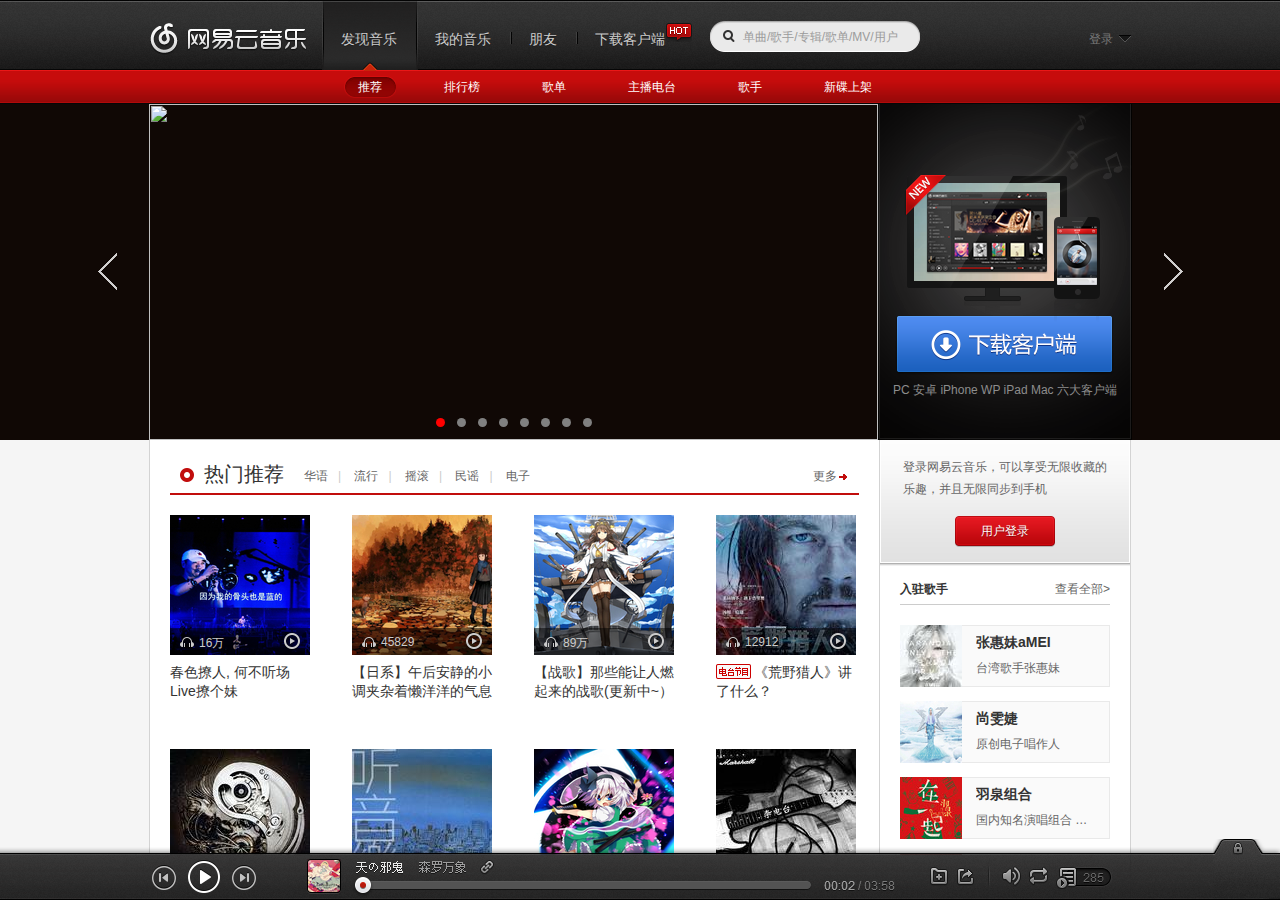
==== commit 9ca3624a: "163music" ====
--- a/index.html
+++ b/index.html
@@ -48,7 +48,10 @@
                     <div class="wrap"></div>
                 </div>
             </div>
-            <div class="m-down"><a href="#"></a></div>
+            <div class="m-down">
+                <a href="#">下载客户端</a>
+                <p>PC 安卓 iPhone WP iPad Mac 六大客户端</p>
+            </div>
             <div class="m-lr">
                 <a class="left" href="javascript:;"></a>
                 <a class="right" href="javascript:;"></a>
--- a/css/index.css
+++ b/css/index.css
@@ -33,7 +33,7 @@
 
 /*整体布局*/
 html,body{height: 100%;overflow: hidden;}
-#parent{position: absolute;top: 0;left: 0;right: 0;overflow: auto;height: 100%;}
+#parent{position: absolute;top: 0;left: 0;right: 0;overflow: auto;overflow-x: hidden;height: 100%;}
 #g-header{height: 104px;background: url(../img/header.png) repeat-x;}
 #g-banner{height: 336px;}
 #g-content{}
@@ -104,8 +104,9 @@
 .m-img .dots .hover{background: #ff0000;}
 
 .m-down{position: absolute;top:0;right: -1px;width: 254px;height: 336px;background: url(../img/download.png) no-repeat;}
-.m-down a{display: block;width: 215px;height: 56px;margin: 212px 0 0 19px;}
+.m-down a{display: block;width: 215px;height: 56px;margin: 212px 0 0 19px;text-indent: -9999px;}
 .m-down a:hover{background: url(../img/download.png) no-repeat 0 -340px;}
+.m-down p{color: #8d8d8d;margin: 10px auto;text-align: center;}
 
 .m-lr a{width: 37px;height: 63px;display: block;position: absolute;top:137px;background: red;background: url(../img/m-lr.png) no-repeat;}
 .m-lr .left{left: -60px;}
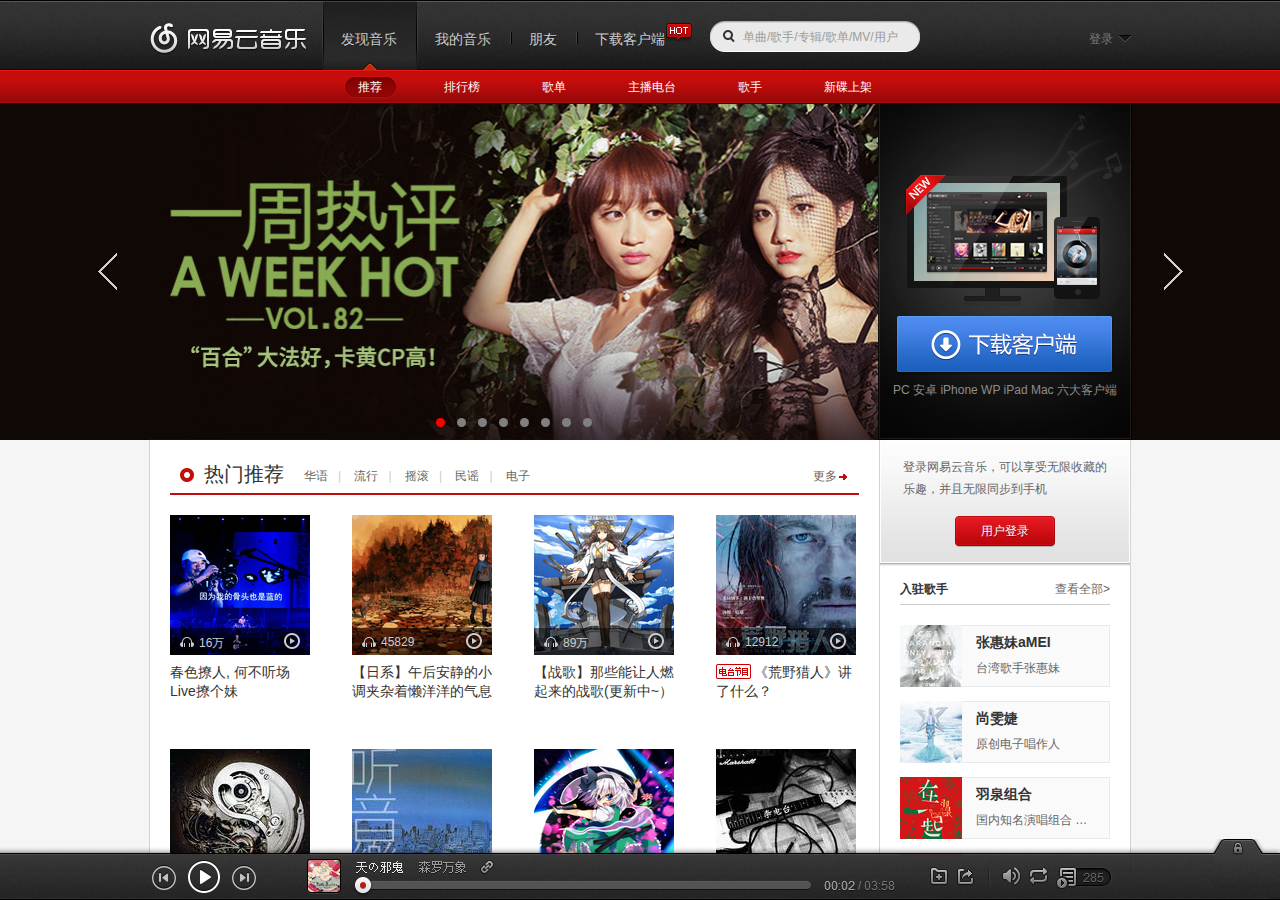
==== commit 14f3d4e6: "change banner img src" ====
--- a/index.html
+++ b/index.html
@@ -2,8 +2,9 @@
 <html>
 <head>
 <meta charset="UTF-8">
-<title></title>
+<title>163music</title>
 <link rel="stylesheet" href="css/index.css"/>
+<link rel="shortcut icon" type="image/x-icon" href="music.ico">
 </head>
 <body>
 <div id="parent">
@@ -42,7 +43,7 @@
         <div class="m-ban">
             <div class="m-img">
                 <div class="img">
-                    <a href="#"><img id="img" src="http://7xs6u5.com1.z0.glb.clouddn.com/banner-1.jpg"/></a>
+                    <a href="#"><img id="img" src="img/banner/1.jpg"/></a>
                 </div>
                 <div class="dots">
                     <div class="wrap"></div>
@@ -352,7 +353,7 @@
                                     <ol class="m-list">
                                         <li>
                                             <span class="r">1</span>
-                                            <a class="ti t-hide" href="#">A型のうた</a>
+                                            <a class="ti t-hide" href="#">像中枪一样</a>
                                             <div class="icon">
                                                 <a class="ic2" href="javascript:;"></a>
                                                 <a class="ic1" href="javascript:;"></a>
@@ -360,7 +361,7 @@
                                         </li>
                                         <li>
                                             <span class="r">2</span>
-                                            <a class="ti t-hide" href="#">A型のうた</a>
+                                            <a class="ti t-hide" href="#">像中枪一样</a>
                                             <div class="icon">
                                                 <a class="ic2" href="javascript:;"></a>
                                                 <a class="ic1" href="javascript:;"></a>
@@ -368,7 +369,7 @@
                                         </li>
                                         <li>
                                             <span class="r">3</span>
-                                            <a class="ti t-hide" href="#">A型のうた</a>
+                                            <a class="ti t-hide" href="#">像中枪一样</a>
                                             <div class="icon">
                                                 <a class="ic2" href="javascript:;"></a>
                                                 <a class="ic1" href="javascript:;"></a>
@@ -376,7 +377,7 @@
                                         </li>
                                         <li>
                                             <span>4</span>
-                                            <a class="ti t-hide" href="#">A型のうた</a>
+                                            <a class="ti t-hide" href="#">像中枪一样</a>
                                             <div class="icon">
                                                 <a class="ic2" href="javascript:;"></a>
                                                 <a class="ic1" href="javascript:;"></a>
@@ -384,7 +385,7 @@
                                         </li>
                                         <li>
                                             <span>5</span>
-                                            <a class="ti t-hide" href="#">A型のうた</a>
+                                            <a class="ti t-hide" href="#">像中枪一样</a>
                                             <div class="icon">
                                                 <a class="ic2" href="javascript:;"></a>
                                                 <a class="ic1" href="javascript:;"></a>
@@ -392,7 +393,7 @@
                                         </li>
                                         <li>
                                             <span>6</span>
-                                            <a class="ti t-hide" href="#">A型のうた</a>
+                                            <a class="ti t-hide" href="#">像中枪一样</a>
                                             <div class="icon">
                                                 <a class="ic2" href="javascript:;"></a>
                                                 <a class="ic1" href="javascript:;"></a>
@@ -400,7 +401,7 @@
                                         </li>
                                         <li>
                                             <span>7</span>
-                                            <a class="ti t-hide" href="#">A型のうた</a>
+                                            <a class="ti t-hide" href="#">像中枪一样</a>
                                             <div class="icon">
                                                 <a class="ic2" href="javascript:;"></a>
                                                 <a class="ic1" href="javascript:;"></a>
@@ -408,7 +409,7 @@
                                         </li>
                                         <li>
                                             <span>8</span>
-                                            <a class="ti t-hide" href="#">A型のうた</a>
+                                            <a class="ti t-hide" href="#">像中枪一样</a>
                                             <div class="icon">
                                                 <a class="ic2" href="javascript:;"></a>
                                                 <a class="ic1" href="javascript:;"></a>
@@ -416,7 +417,7 @@
                                         </li>
                                         <li>
                                             <span>9</span>
-                                            <a class="ti t-hide" href="#">A型のうた</a>
+                                            <a class="ti t-hide" href="#">像中枪一样</a>
                                             <div class="icon">
                                                 <a class="ic2" href="javascript:;"></a>
                                                 <a class="ic1" href="javascript:;"></a>
@@ -424,7 +425,7 @@
                                         </li>
                                         <li>
                                             <span>10</span>
-                                            <a class="ti t-hide" href="#">A型のうた</a>
+                                            <a class="ti t-hide" href="#">像中枪一样</a>
                                             <div class="icon">
                                                 <a class="ic2" href="javascript:;"></a>
                                                 <a class="ic1" href="javascript:;"></a>
@@ -446,7 +447,7 @@
                                     <ol class="m-list">
                                         <li>
                                             <span class="r">1</span>
-                                            <a class="ti t-hide" href="#">もしも運命の人がいるのなら</a>
+                                            <a class="ti t-hide" href="#">太阳的后裔《说干什么呢》新编版Mmmxk</a>
                                             <div class="icon">
                                                 <a class="ic2" href="javascript:;"></a>
                                                 <a class="ic1" href="javascript:;"></a>
@@ -454,7 +455,7 @@
                                         </li>
                                         <li>
                                             <span class="r">2</span>
-                                            <a class="ti t-hide" href="#">もしも運命の人がいるのなら</a>
+                                            <a class="ti t-hide" href="#">太阳的后裔《说干什么呢》新编版Mmmxk</a>
                                             <div class="icon">
                                                 <a class="ic2" href="javascript:;"></a>
                                                 <a class="ic1" href="javascript:;"></a>
@@ -462,7 +463,7 @@
                                         </li>
                                         <li>
                                             <span class="r">3</span>
-                                            <a class="ti t-hide" href="#">もしも運命の人がいるのなら</a>
+                                            <a class="ti t-hide" href="#">太阳的后裔《说干什么呢》新编版Mmmxk</a>
                                             <div class="icon">
                                                 <a class="ic2" href="javascript:;"></a>
                                                 <a class="ic1" href="javascript:;"></a>
@@ -470,7 +471,7 @@
                                         </li>
                                         <li>
                                             <span>4</span>
-                                            <a class="ti t-hide" href="#">もしも運命の人がいるのなら</a>
+                                            <a class="ti t-hide" href="#">太阳的后裔《说干什么呢》新编版Mmmxk</a>
                                             <div class="icon">
                                                 <a class="ic2" href="javascript:;"></a>
                                                 <a class="ic1" href="javascript:;"></a>
@@ -478,7 +479,7 @@
                                         </li>
                                         <li>
                                             <span>5</span>
-                                            <a class="ti t-hide" href="#">もしも運命の人がいるのなら</a>
+                                            <a class="ti t-hide" href="#">太阳的后裔《说干什么呢》新编版Mmmxk</a>
                                             <div class="icon">
                                                 <a class="ic2" href="javascript:;"></a>
                                                 <a class="ic1" href="javascript:;"></a>
@@ -486,7 +487,7 @@
                                         </li>
                                         <li>
                                             <span>6</span>
-                                            <a class="ti t-hide" href="#">もしも運命の人がいるのなら</a>
+                                            <a class="ti t-hide" href="#">太阳的后裔《说干什么呢》新编版Mmmxk</a>
                                             <div class="icon">
                                                 <a class="ic2" href="javascript:;"></a>
                                                 <a class="ic1" href="javascript:;"></a>
@@ -494,7 +495,7 @@
                                         </li>
                                         <li>
                                             <span>7</span>
-                                            <a class="ti t-hide" href="#">もしも運命の人がいるのなら</a>
+                                            <a class="ti t-hide" href="#">太阳的后裔《说干什么呢》新编版Mmmxk</a>
                                             <div class="icon">
                                                 <a class="ic2" href="javascript:;"></a>
                                                 <a class="ic1" href="javascript:;"></a>
@@ -502,7 +503,7 @@
                                         </li>
                                         <li>
                                             <span>8</span>
-                                            <a class="ti t-hide" href="#">もしも運命の人がいるのなら</a>
+                                            <a class="ti t-hide" href="#">太阳的后裔《说干什么呢》新编版Mmmxk</a>
                                             <div class="icon">
                                                 <a class="ic2" href="javascript:;"></a>
                                                 <a class="ic1" href="javascript:;"></a>
@@ -510,7 +511,7 @@
                                         </li>
                                         <li>
                                             <span>9</span>
-                                            <a class="ti t-hide" href="#">もしも運命の人がいるのなら</a>
+                                            <a class="ti t-hide" href="#">太阳的后裔《说干什么呢》新编版Mmmxk</a>
                                             <div class="icon">
                                                 <a class="ic2" href="javascript:;"></a>
                                                 <a class="ic1" href="javascript:;"></a>
@@ -518,7 +519,7 @@
                                         </li>
                                         <li>
                                             <span>10</span>
-                                            <a class="ti t-hide" href="#">もしも運命の人がいるのなら</a>
+                                            <a class="ti t-hide" href="#">太阳的后裔《说干什么呢》新编版Mmmxk</a>
                                             <div class="icon">
                                                 <a class="ic2" href="javascript:;"></a>
                                                 <a class="ic1" href="javascript:;"></a>
@@ -540,7 +541,7 @@
                                     <ol class="m-list">
                                         <li>
                                             <span class="r">1</span>
-                                            <a class="ti t-hide" href="#">恋する気持ち</a>
+                                            <a class="ti t-hide" href="#">上海三月</a>
                                             <div class="icon">
                                                 <a class="ic2" href="javascript:;"></a>
                                                 <a class="ic1" href="javascript:;"></a>
@@ -548,7 +549,7 @@
                                         </li>
                                         <li>
                                             <span class="r">2</span>
-                                            <a class="ti t-hide" href="#">恋する気持ち</a>
+                                            <a class="ti t-hide" href="#">上海三月</a>
                                             <div class="icon">
                                                 <a class="ic2" href="javascript:;"></a>
                                                 <a class="ic1" href="javascript:;"></a>
@@ -556,7 +557,7 @@
                                         </li>
                                         <li>
                                             <span class="r">3</span>
-                                            <a class="ti t-hide" href="#">恋する気持ち</a>
+                                            <a class="ti t-hide" href="#">上海三月</a>
                                             <div class="icon">
                                                 <a class="ic2" href="javascript:;"></a>
                                                 <a class="ic1" href="javascript:;"></a>
@@ -564,7 +565,7 @@
                                         </li>
                                         <li>
                                             <span>4</span>
-                                            <a class="ti t-hide" href="#">恋する気持ち</a>
+                                            <a class="ti t-hide" href="#">上海三月</a>
                                             <div class="icon">
                                                 <a class="ic2" href="javascript:;"></a>
                                                 <a class="ic1" href="javascript:;"></a>
@@ -572,7 +573,7 @@
                                         </li>
                                         <li>
                                             <span>5</span>
-                                            <a class="ti t-hide" href="#">恋する気持ち</a>
+                                            <a class="ti t-hide" href="#">上海三月</a>
                                             <div class="icon">
                                                 <a class="ic2" href="javascript:;"></a>
                                                 <a class="ic1" href="javascript:;"></a>
@@ -580,7 +581,7 @@
                                         </li>
                                         <li>
                                             <span>6</span>
-                                            <a class="ti t-hide" href="#">恋する気持ち</a>
+                                            <a class="ti t-hide" href="#">上海三月</a>
                                             <div class="icon">
                                                 <a class="ic2" href="javascript:;"></a>
                                                 <a class="ic1" href="javascript:;"></a>
@@ -588,7 +589,7 @@
                                         </li>
                                         <li>
                                             <span>7</span>
-                                            <a class="ti t-hide" href="#">恋する気持ち</a>
+                                            <a class="ti t-hide" href="#">上海三月</a>
                                             <div class="icon">
                                                 <a class="ic2" href="javascript:;"></a>
                                                 <a class="ic1" href="javascript:;"></a>
@@ -596,7 +597,7 @@
                                         </li>
                                         <li>
                                             <span>8</span>
-                                            <a class="ti t-hide" href="#">恋する気持ち</a>
+                                            <a class="ti t-hide" href="#">上海三月</a>
                                             <div class="icon">
                                                 <a class="ic2" href="javascript:;"></a>
                                                 <a class="ic1" href="javascript:;"></a>
@@ -604,7 +605,7 @@
                                         </li>
                                         <li>
                                             <span>9</span>
-                                            <a class="ti t-hide" href="#">恋する気持ち</a>
+                                            <a class="ti t-hide" href="#">上海三月</a>
                                             <div class="icon">
                                                 <a class="ic2" href="javascript:;"></a>
                                                 <a class="ic1" href="javascript:;"></a>
@@ -612,7 +613,7 @@
                                         </li>
                                         <li>
                                             <span>10</span>
-                                            <a class="ti t-hide" href="#">恋する気持ち</a>
+                                            <a class="ti t-hide" href="#">上海三月</a>
                                             <div class="icon">
                                                 <a class="ic2" href="javascript:;"></a>
                                                 <a class="ic1" href="javascript:;"></a>
